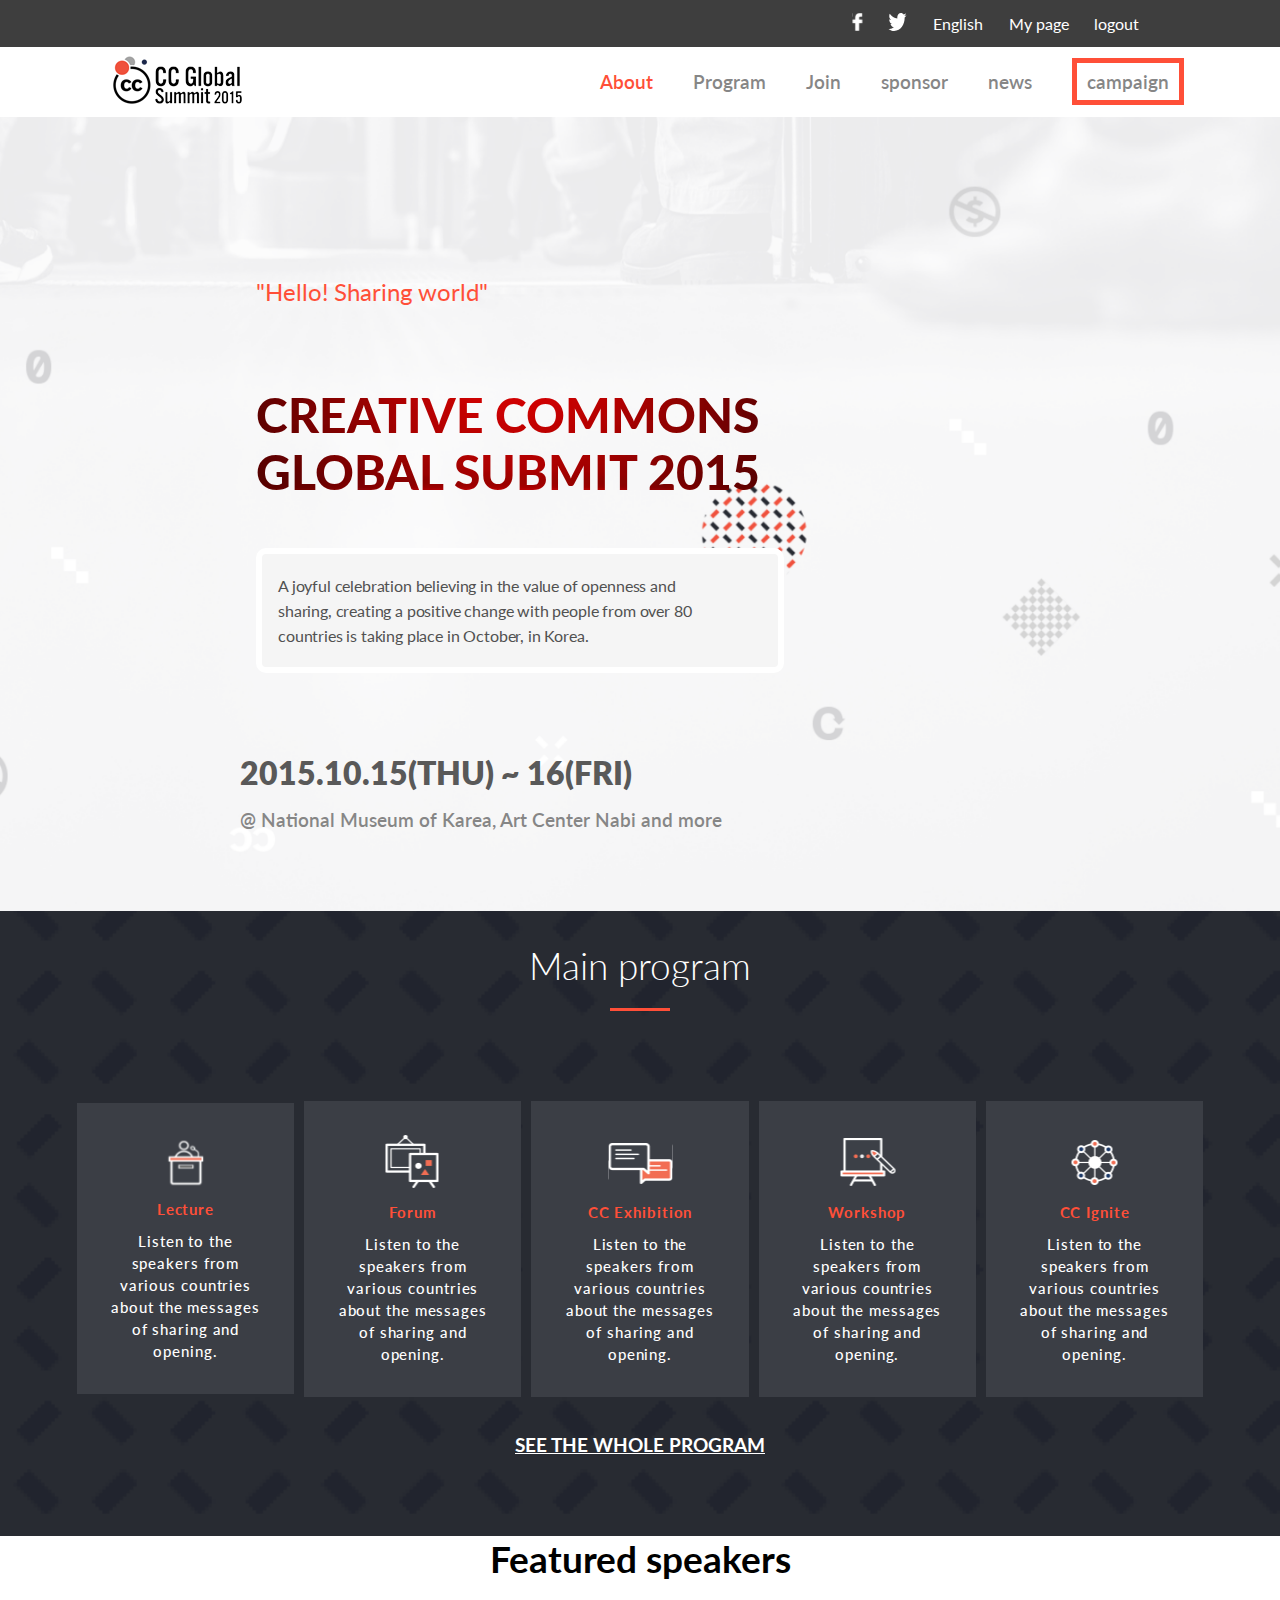
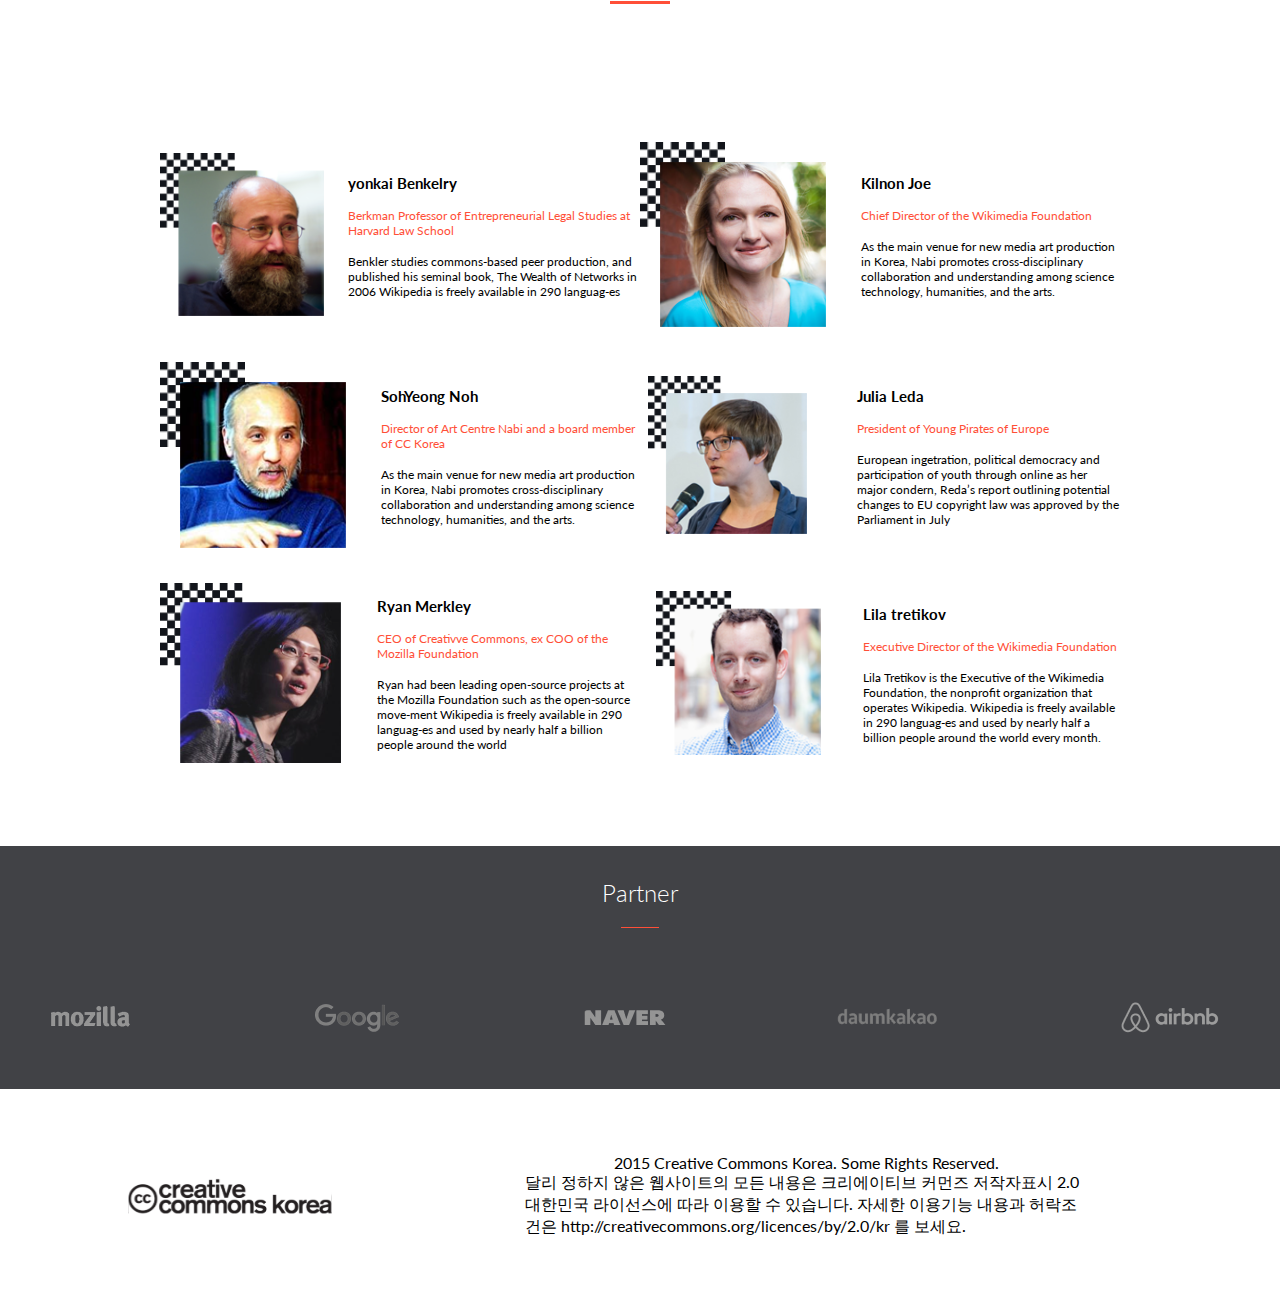
==== index.html @ f101acaa "moved index to root folder" ====
<!DOCTYPE html>
<html lang="en">
<head>
    <meta charset="UTF-8">
    <meta http-equiv="X-UA-Compatible" content="IE=edge">
    <meta name="viewport" content="width=device-width, initial-scale=1.0">
    <title>capstone project</title>
    <link rel="preconnect" href="https://fonts.googleapis.com">
    <link rel="preconnect" href="https://fonts.gstatic.com" crossorigin>
    <link
        href="https://fonts.googleapis.com/css2?family=Lato:ital,wght@0,100;0,300;0,400;0,700;0,900;1,400&family=Poppins:wght@300;400;700&display=swap"
        rel="stylesheet">
    <link rel="stylesheet" href="https://cdnjs.cloudflare.com/ajax/libs/font-awesome/6.4.0/css/all.min.css"
        integrity="sha512-iecdLmaskl7CVkqkXNQ/ZH/XLlvWZOJyj7Yy7tcenmpD1ypASozpmT/E0iPtmFIB46ZmdtAc9eNBvH0H/ZpiBw=="
        crossorigin="anonymous" referrerpolicy="no-referrer" />
    <link rel="stylesheet" href="/styles/index.css" />
    <link rel="stylesheet" href="/styles/media_queries.css" />
    <script src="/js/index.js" defer></script>
</head>
<body>
    <header>
        <nav>
            <div class="side-menu">
                <div class="header">
                    <svg width="24" class="close-btn" height="24" viewBox="0 0 24 24" fill="none"
                        xmlns="http://www.w3.org/2000/svg">
                        <path fill-rule="evenodd" clip-rule="evenodd"
                            d="M5.29289 5.29289C5.68342 4.90237 6.31658 4.90237 6.70711 5.29289L12 10.5858L17.2929 5.29289C17.6834 4.90237 18.3166 4.90237 18.7071 5.29289C19.0976 5.68342 19.0976 6.31658 18.7071 6.70711L13.4142 12L18.7071 17.2929C19.0976 17.6834 19.0976 18.3166 18.7071 18.7071C18.3166 19.0976 17.6834 19.0976 17.2929 18.7071L12 13.4142L6.70711 18.7071C6.31658 19.0976 5.68342 19.0976 5.29289 18.7071C4.90237 18.3166 4.90237 17.6834 5.29289 17.2929L10.5858 12L5.29289 6.70711C4.90237 6.31658 4.90237 5.68342 5.29289 5.29289Z"
                            fill="currentColor" />
                    </svg>
                </div>
            
                <ul>
                    <li>
                        <a href="/html/about.html">About</a>
                    </li>
                    <li>
                        <a href="#program">Program</a>
                    </li>
                    <li>
                        <a href="#join">Join</a>
                    </li>
                    <li>
                        <a href="#sponsor">sponsor</a>
                    </li>
                    <li>
                        <a href="#news">news</a>
                    </li>
                    <li>
                        <a href="#cc campaign">cc campaaign</a>
                    </li>
                </ul>
            </div>

            <div class="heading none">
                <svg width="31" class="bx-menu" height="28" viewBox="0 0 31 28" fill="none" xmlns="http://www.w3.org/2000/svg"
                    xmlns:xlink="http://www.w3.org/1999/xlink">
                    <rect width="31" height="27.28" fill="url(#pattern0)" />
                    <defs>
                        <pattern id="pattern0" patternContentUnits="objectBoundingBox" width="1" height="1">
                            <use xlink:href="#image0_68_6" transform="scale(0.02 0.0227273)" />
                        </pattern>
                        <image id="image0_68_6" width="50" height="44"
                            xlink:href="[data-uri]" />
                    </defs>
                </svg>
                <div class="logo-img">
                    <img src="/images/logo.png">
                </div>
            </div>
            <div class="total-desktop-heading">
                <div class="header">
                    <ul>
                        <li><img src="/images/Rectangle.svg"></li>
                        <li><img src="/images/twitter.svg"></li>
                        <li><a>English</a></li>
                        <li><a>My page</a></li>
                        <li><a>logout</a></li>
                    </ul>
                </div>
                <div class="heading-desktop">
                    <div class="logo-img">
                        <img src="/images/logo.png">
                    </div>
                    <ul class="desktop-lists">
                        <li class="about">
                            <a href="/html/about.html">About</a>
                        </li>
                        <li>
                            <a href="#program">Program</a>
                        </li>
                        <li>
                            <a href="#join">Join</a>
                        </li>
                        <li>
                            <a href="#sponsor">sponsor</a>
                        </li>
                        <li>
                            <a href="#news">news</a>
                        </li>
                        <li class="campaign">
                            <a href="#cc campaign">campaign</a>
                        </li>
                    </ul>
                </div>
            </div>
        </nav>
    </header>
    <section class="hero">
        <div class="hero-text main-hero-txt">
            <div class="hero-headings ">
               <div class="first-part first-part-hero">
                <p>"Hello! Sharing  world"</p>
                <h1>CREATIVE COMMONS GLOBAL SUBMIT 2015</h1>
               </div>
                <p class="second-part second-part-hero ">A joyful celebration believing in the value of openness and sharing, creating a positive change with people from over 80 countries is taking place in October, in Korea.</p>
            </div>
            <div class="date">
                <h3 class="date-head">2015.10.15(THU) ~ 16(FRI)</h3>
                <p class="date-second">@ National Museum of Karea, Art Center Nabi and more</p>
            </div>
        </div>
    </section>
    <section class="main-program">
        <div class="main-program-container">
           <div class="main-heading">
            <h3>Main program</h3>
            <hr>
           </div>
           <div class="main-program-content">
            <div class="contents">
                <img src="/images/program_icon_01 1.svg">
                <h4>Lecture</h4>
                <p>Listen to the speakers from various countries about the messages of sharing and opening.</p>
            </div>
            <div class="contents">
                <img src="/images/program_icon_02 1.svg">
                <h4>Forum</h4>
                <p>Listen to the speakers from various countries about the messages of sharing and opening.</p>
            </div>
            <div class="contents">
                <img src="/images/program_icon_03 1.svg">
                <h4>CC Exhibition</h4>
                <p>Listen to the speakers from various countries about the messages of sharing and opening.</p>
            </div>
            <div class="contents">
                <img src="/images/program_icon_04 1 (1).svg">
                <h4>Workshop</h4>
                <p>Listen to the speakers from various countries about the messages of sharing and opening.</p>
            </div>
            <div class="contents">
                <img src="/images/program_icon_05 1.svg">
                <h4>CC Ignite</h4>
                <p>Listen to the speakers from various countries about the messages of sharing and opening.</p>
            </div>
            <div class="main-btn none">
                <a>Join cc global submit 2015</a>
            </div>
           </div>
        <div class="remove see-all">
            <h3>SEE THE WHOLE PROGRAM</h3>
        </div>
        </div>
    </section>
    <section class="featured">
        <div class="featured-title">
            <h3>Featured speakers</h3>
            <hr>
        </div>
        <div class="featured-container">
        </div>
        <ul class="featured-btn none">
            <li class="see-more none"><a href="#">MORE</a>
            <i class="fa fa-chevron-down"></i></li>
        </ul>
    </section>
    <section class="partner remove ">
        <div class="partner-container">
            <h3 class="partner-heading">Partner</h3>
            <hr>
        </div>
        <div class="companies">
            <img src="/images/mozilla 1.png">
            <img src="/images/googlekorea 1.png">
            <img src="/images/naver 1.png">
            <img src="/images/daumkakaologo 1.png">
            <img src="/images/airbnb 1.png">
        </div>
    </section>
    <footer>
        <div class="footer-desktop remove back-white">
            <img src="/images/cck-logo1 1.svg">
            <div class="footer-content">
                <p class="black">2015 Creative Commons Korea. Some Rights Reserved.</p>
                <p class="black">달리 정하지 않은 웹사이트의 모든 내용은 크리에이티브 커먼즈 저작자표시 2.0 대한민국 라이선스에 따라 이용할 수 있습니다.
                    자세한 이용기능 내용과 허락조건은 http://creativecommons.org/licences/by/2.0/kr 를 보세요.</p>
            </div>
        </div>
    </footer>
</body>
</html>
---- styles/index.css ----
* {
  box-sizing: border-box;
  margin: 0;
  padding: 0;
}

body {
  font-family: 'lato', sans-serif;
}

.logo-img {
  margin: 0 5rem;
}

.logo-img img {
  width: 130px;
  height: 51px;
}

.heading {
  display: flex;
  align-items: center;
  justify-content: center;
  margin: 1rem;
}

.side-menu {
  width: 100%;
  height: 0;
  overflow: hidden;
  position: fixed;
  top: 0;
  z-index: 1000;
  transition: 300ms ease-out;
}

.side-menu .header {
  display: flex;
  width: 90%;
  margin: auto;
  margin-top: 50px;
  justify-content: right;
}

.side-menu .header svg {
  cursor: pointer;
  color: #fff;
}

.close-btn {
  font-size: 300px;
}

.side-menu ul {
  width: 90%;
  margin: 90px auto;
  display: flex;
  flex-direction: column;
  align-items: center;
  justify-content: center;
  gap: 45px;
  list-style: none;
}

.featured-btn li a {
  color: black;
  text-decoration: none;
}

.side-menu ul li a {
  color: white;
  font-size: 25px;
  font-weight: bolder;
  text-decoration: none;
}

.open-side-menu {
  height: 100vh;
  background-color: rgb(62, 62, 62, 0.8);
  backdrop-filter: blur(5px);
}

.hero {
  background-image: url('/images/Frame\ 5.png');
  background-position: center;
  background-size: cover;
  background-repeat: no-repeat;
  width: 100%;
}

.hero-about {
  background-image: url('/images/Hero.png');
  background-position: center;
  background-size: cover;
  background-repeat: no-repeat;
  width: 100%;
}

.hero-text {
  padding: 6rem 1rem;
  width: 100%;
}

.first-part {
  color: #ff4f38;
}

.first-part p {
  font-size: 1.5rem;
  padding-bottom: 0.5rem;
}

.first-part h1 {
  font-size: 2rem;
  padding-bottom: 1rem;
  display: flex;
  flex-wrap: wrap;
}

.second-part {
  font-style: normal;
  font-weight: 400;
  font-size: 18px;
  line-height: 17px;
  display: flex;
  align-items: center;
  letter-spacing: -0.01em;
  color: #515151;
  border: 6px solid white;
  margin: 2rem 0;
  padding: 1rem;
  border-radius: 10px;
  width: 100%;
}

.date {
  color: #595959;
}

.main-program {
  background-image: url('/images/program.png');
  background-position: center;
  background-size: cover;
  background-repeat: no-repeat;
  width: 100%;
  color: #ffff;
}

.contents h4 {
  color: #ff4f38;
}

.main-program-content {
  display: flex;
  flex-direction: column;
  justify-content: center;
  align-items: center;
}

.contents {
  justify-content: center;
  gap: 10px;
  background-color: #3b3e45;
  font-style: normal;
  font-weight: 500;
  font-size: 15px;
  line-height: 22px;
  display: flex;
  align-items: center;
  letter-spacing: 0.06em;
  margin-bottom: 5px;
  padding: 1rem;
}

.main-program-container {
  padding-top: 2rem;
  padding-bottom: 5rem;
  padding-left: 0.8rem;
  padding-right: 0.8rem;
}

.main-heading {
  text-align: center;
  padding-bottom: 3rem;
  font-size: 2rem;
}

.main-heading h3 {
  font-family: 'lato', sans-serif;
  font-weight: 300;
}

.main-btn {
  background-color: #ff4f38;
  margin: 1.8rem;
  padding: 2rem 2.2rem;
  text-align: center;
  font-weight: 700;
  font-size: 20px;
  line-height: 28px;
  display: flex;
  align-items: center;
  justify-content: center;
  letter-spacing: -0.01em;
}

.bg-white {
  background-color: #fff;
  text-align: center;
  font-family: 'Lato', sans-serif;
  font-style: normal;
  font-weight: 400;
  font-size: 18px;
  line-height: 25px;
  display: flex;
  align-items: center;
  letter-spacing: -0.06em;
  padding: 3rem 2rem;
  color: #000;
}

.pd-none {
  padding: 0;
}

.txt-center {
  text-align: center;
}

hr {
  width: 60px;
  height: 3px;
  background-color: #ff4f38;
  border: none;
  margin: 20px auto 10px auto;
}

.horizontal hr {
  width: 18%;
  height: 1px;
  background-color: #3b3e45;
  margin-top: 0;
}

.last-txt {
  padding: 2.5rem;
  padding-top: 0;
}

.creative h3 {
  text-align: center;
  padding: 2rem 5rem;
}

.creative p {
  text-align: center;
  padding: 1.2rem;
}

.logo-div {
  width: 100%;
}

.logo-div img {
  width: 100%;
  padding: 2rem 0;
}

.past-heading {
  text-align: center;
  padding: 2rem;
}

.past-img {
  display: flex;
  flex-direction: column;
  align-items: center;
  justify-content: center;
  padding: 20px;
}

.past-img img {
  padding-bottom: 20px;
}

.partner {
  background-color: #414246;
  color: white;
  text-align: center;
  padding: 2rem 0;
}

.partner-heading {
  font-size: 1.5rem;
  font-weight: 300;
}

.companies {
  display: flex;
  align-items: center;
  justify-content: space-between;
  flex-wrap: wrap;
  padding: 3rem;
}

.pd-1 {
  padding: 0 4rem;
}

.footer {
  display: flex;
  padding: 2rem 0.8rem;
}

.footer img {
  padding-right: 1.2rem;
}

.total-desktop-heading {
  display: none;
}

.remove {
  display: none;
}

.featured-container {
  margin: 2rem;
  display: flex;
  flex-direction: column;
  align-items: center;
  justify-content: center;
}

.featured-title {
  font-size: 2rem;
  font-weight: 400;
  text-align: center;
  padding: 1rem 2rem;
}

.speaker-container {
  display: flex;
  flex-direction: row;
  align-items: center;
  justify-content: center;
  padding-top: 2rem;
}

.speakers-text {
  display: flex;
  flex-direction: column;
  padding-left: 3rem;
  font-size: 12px;
}

.speaker-img {
  border: none;
  width: 100%;
}

.speaker-img img {
  background: white;
  width: 140%;
}

.speaker-name {
  font-size: 15px;
  margin-bottom: 0;
}

.speaker-post {
  font-size: 11px;
  padding-bottom: 0;
}

.post {
  padding: 1rem 0;
  color: #ff4f38;
}

.featured-btn li {
  list-style: none;
  text-decoration: none;
  color: #ff4f38;
  background-color: white;
  border: 1px solid #dcdcdc;
  filter: drop-shadow(2px 2px 4px rgba(0, 0, 0, 0.25));
  border-radius: 4px;
  padding: 10px;
  width: 100%;
  text-align: center;
  margin-bottom: 2rem;
}

.speaker-container:not(.card1):not(.card2) {
  display: none;
}

.date-second {
  color: #868686;
  font-size: 0.9rem;
}

.second-part-hero {
  font-style: normal;
  font-weight: 400;
  font-size: 1rem;
  line-height: 17px;
  padding: 1rem;
  background-color: whitesmoke;
}

.first-part-hero h1 {
  padding-top: 0;
  font-size: 3rem;
  font-weight: 900;
  background: url('/images/glowy.jpg') center/cover;
  -webkit-text-fill-color: transparent;
  -webkit-background-clip: text;
}

.creative-heading hr {
  margin-top: -20px;
}

.partner-container hr {
  width: 8%;
  height: 1px;
}
---- styles/media_queries.css ----
* {
  padding: 0;
  margin: 0;
}

@media only screen and (min-width: 768px) {
  .none {
    display: none;
  }

  .remove {
    display: block;
  }

  .total-desktop-heading {
    display: block;
  }

  .heading-desktop {
    display: flex;
    align-items: center;
    justify-content: space-between;
    padding: 0.5rem 2rem;
  }

  .desktop-lists {
    display: flex;
    list-style: none;
    align-items: center;
    justify-content: space-between;
    padding-right: 4rem;
    flex-wrap: wrap;
  }

  .desktop-lists li a {
    text-decoration: none;
    font-size: 1.2rem;
    font-style: normal;
    font-weight: 600;
    line-height: 17px;
    display: flex;
    align-items: center;
    color: #868686;
    padding-right: 2.5rem;
  }

  .header ul li a {
    text-decoration: none;
    color: white;
  }

  .heading-desktop .about a {
    color: #ff4f38;
  }

  .heading-desktop .campaign a {
    border: 5px solid #ff4f38;
    padding: 10px;
  }

  .header {
    background-color: #3e3e3e;
    width: 100%;
  }

  .header ul {
    display: flex;
    justify-content: flex-end;
    align-items: center;
    list-style: none;
    padding-right: 8rem;
    flex-wrap: wrap;
  }

  .header ul li {
    padding: 0.8rem;
  }

  .first-part h1 {
    padding-top: 5rem;
  }

  .first-part-about {
    text-align: center;
    display: flex;
    flex-direction: column;
    align-items: center;
    justify-content: center;
    padding: 0.5rem;
  }

  .bg-white {
    margin: 0 20rem;
  }

  .second-part-about {
    background-color: white;
    padding: 2rem;
    display: flex;
    align-items: center;
    justify-content: center;
    flex-direction: column;
    text-align: center;
    border-radius: 0;
  }

  .creative {
    margin: 2rem 18rem;
  }

  .creative h3 {
    font-size: 2rem;
    font-weight: 500;
  }

  .creative img {
    padding: 0 5rem;
  }

  .past-img {
    display: flex;
    flex-direction: row;
    align-items: center;
    justify-content: center;
    padding: 20px;
    padding: 0 10rem;
    margin-bottom: 2rem;
  }

  .past-img img {
    padding: 1rem;
    width: 100%;
  }

  .footer-desktop {
    display: flex;
    background-color: #3e3e3e;
    color: white;
    align-items: center;
    justify-content: center;
    padding: 4rem;
  }

  .footer-content {
    display: flex;
    flex-direction: column;
    align-items: center;
    justify-content: center;
    margin: 0 8rem;
  }

  .footer-desktop img {
    align-self: center;
    width: 60%;
    padding: 0 4rem;
  }

  .featured-container {
    display: grid;
    grid-template-columns: 1fr 1fr;
    place-items: center;
    margin: 5rem 10rem;
  }

  .speaker-container {
    display: flex;
    align-items: center;
    justify-content: center;
  }

  .speakers-text {
    padding-left: 1rem;
  }

  .card1 .speakers-text {
    margin-left: 0.5rem;
  }

  .card2 .speakers-text {
    margin-left: 4.5rem;
  }

  .card3 .speakers-text {
    margin-left: 4.5rem;
  }

  .card4 {
    margin-left: 0.5rem;
  }

  .card4 .speakers-text {
    margin-left: 5rem;
  }

  .card5 .speakers-text {
    margin-left: 5.5rem;
  }

  .card5 img {
    width: 160%;
  }

  .card6 .speakers-text {
    margin-left: 6.5rem;
  }

  .card6 img {
    width: 160%;
    margin-left: 1rem;
  }

  .contents {
    flex-direction: column;
    align-items: center;
    justify-content: center;
    text-align: center;
    padding: 2rem;
  }

  .main-program-content {
    flex-direction: row;
    gap: 10px;
    margin: 2rem 4rem;
  }

  .back-white {
    background-color: white;
  }

  .black {
    color: black;
  }

  .main-hero-txt {
    padding-top: 2rem;
    padding-bottom: 2rem;
    padding-left: 15rem;
    padding-right: 32rem;
    display: flex;
    flex-direction: column;
  }

  .second-part-hero {
    background-color: whitesmoke;
    padding-right: 5rem;
    padding-top: 1.2rem;
    padding-bottom: 1.2rem;
    line-height: 25px;
    margin-bottom: 5rem;
    margin-left: 1rem;
  }

  .hero-headings-about {
    margin: 0 25rem;
  }

  .first-part-hero {
    padding-top: 8rem;
    margin-left: 1rem;
  }

  .first-part-hero p {
    padding-bottom: 0;
  }

  .date-head {
    font-size: 2rem;
    font-weight: 800;
    padding-bottom: 1rem;
  }

  .date-second {
    padding-bottom: 3rem;
    font-weight: 600;
    font-size: 1.2rem;
  }

  .speaker-container:not(.card1):not(.card2) {
    display: flex;
  }

  .companies {
    padding-left: 3rem;
    padding-right: 3rem;
    padding-top: 4rem;
    padding-bottom: 1.5rem;
  }

  .partner-container hr {
    width: 3%;
  }

  .see-all {
    text-align: center;
    text-decoration: underline;
  }

  .featured-title {
    padding-top: 0;
    margin-top: 0;
  }

  .card1 .speaker-img img {
    width: 100%;
  }
}
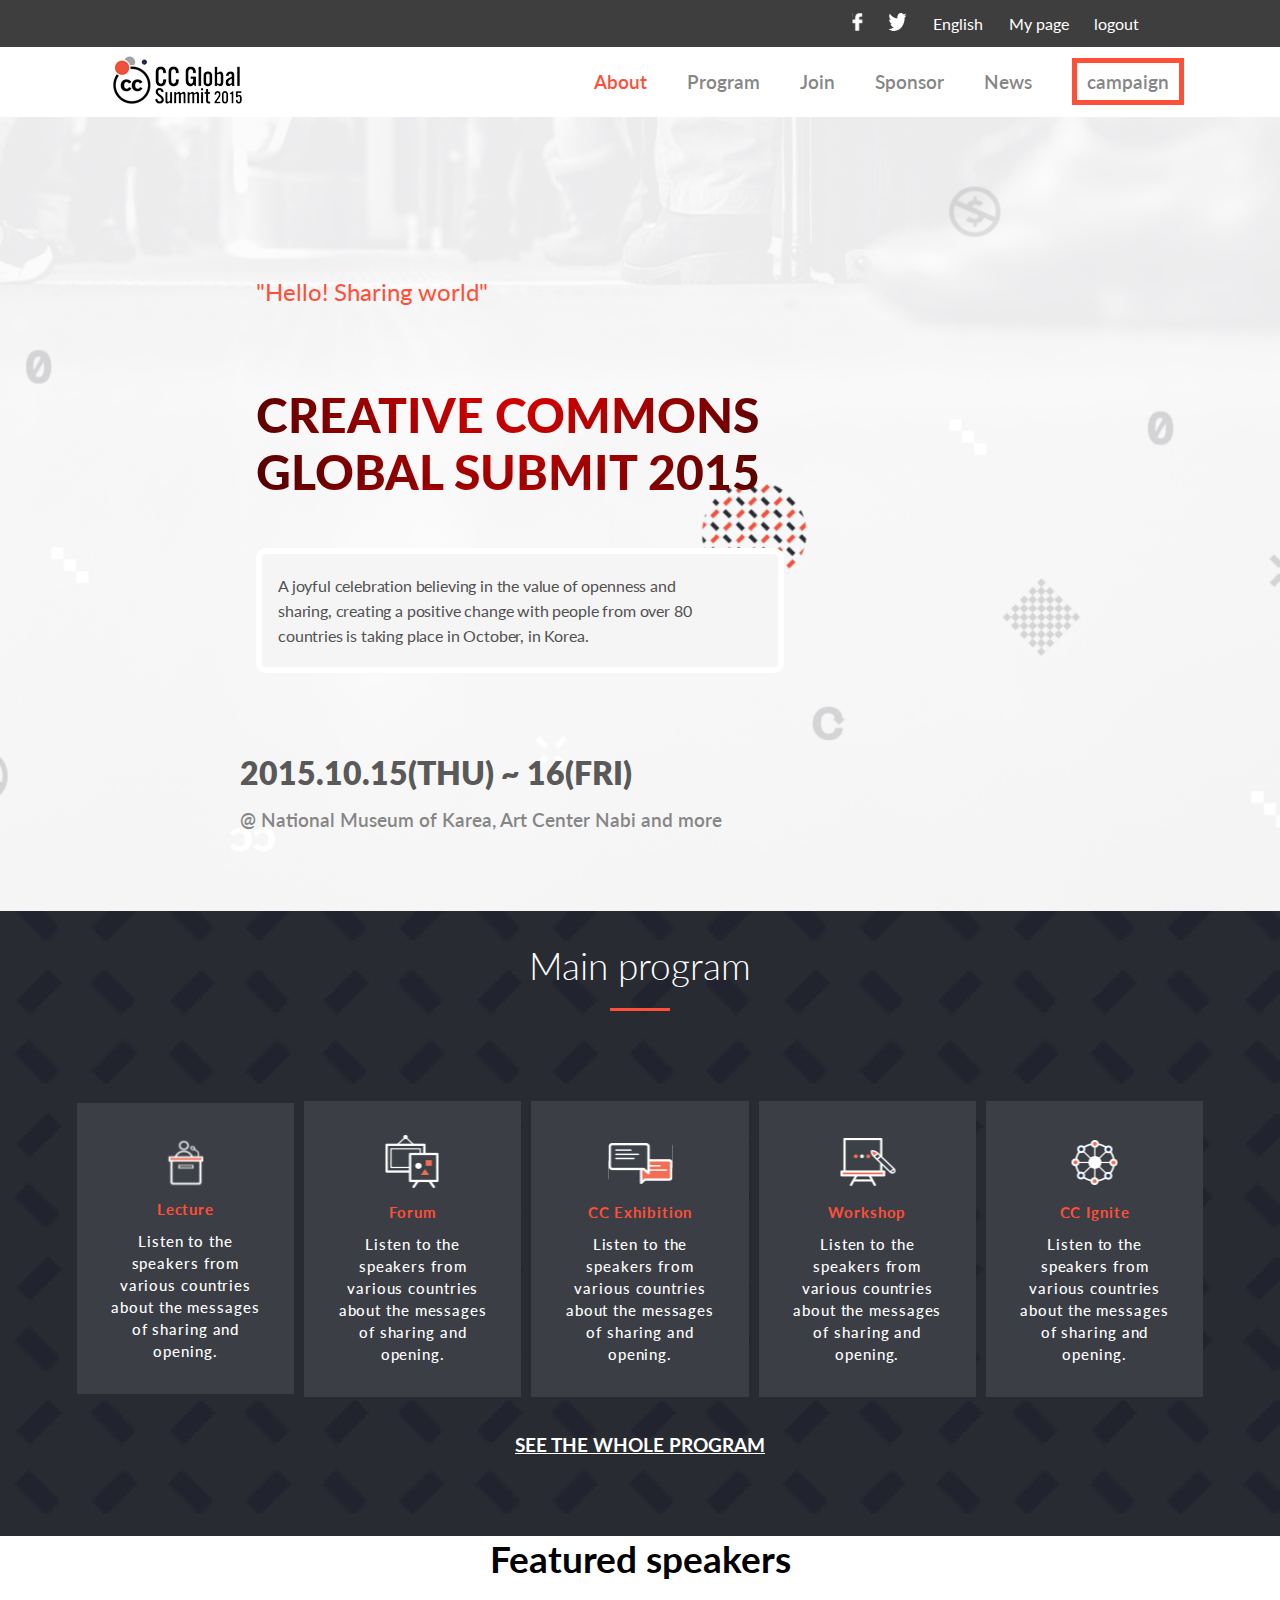
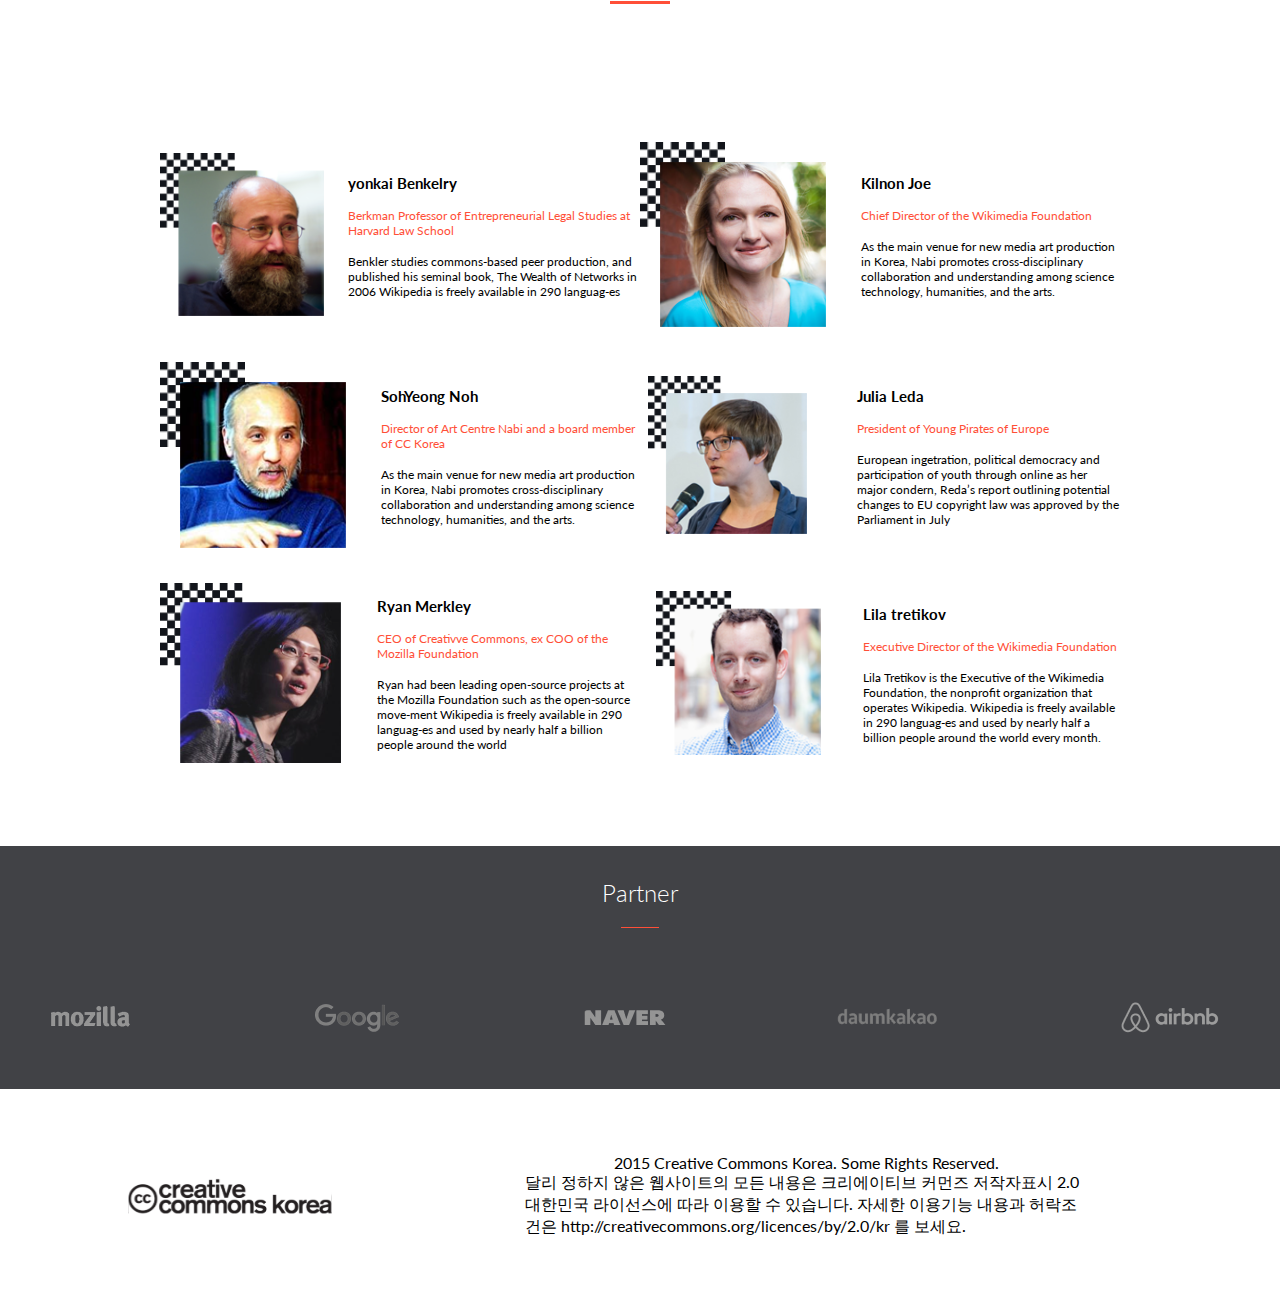
==== commit 01eeb54c: "made changes" ====
--- a/index.html
+++ b/index.html
@@ -93,10 +93,10 @@
                             <a href="#join">Join</a>
                         </li>
                         <li>
-                            <a href="#sponsor">sponsor</a>
-                        </li>
-                        <li>
-                            <a href="#news">news</a>
+                            <a href="#sponsor">Sponsor</a>
+                        </li>
+                        <li>
+                            <a href="#news">News</a>
                         </li>
                         <li class="campaign">
                             <a href="#cc campaign">campaign</a>
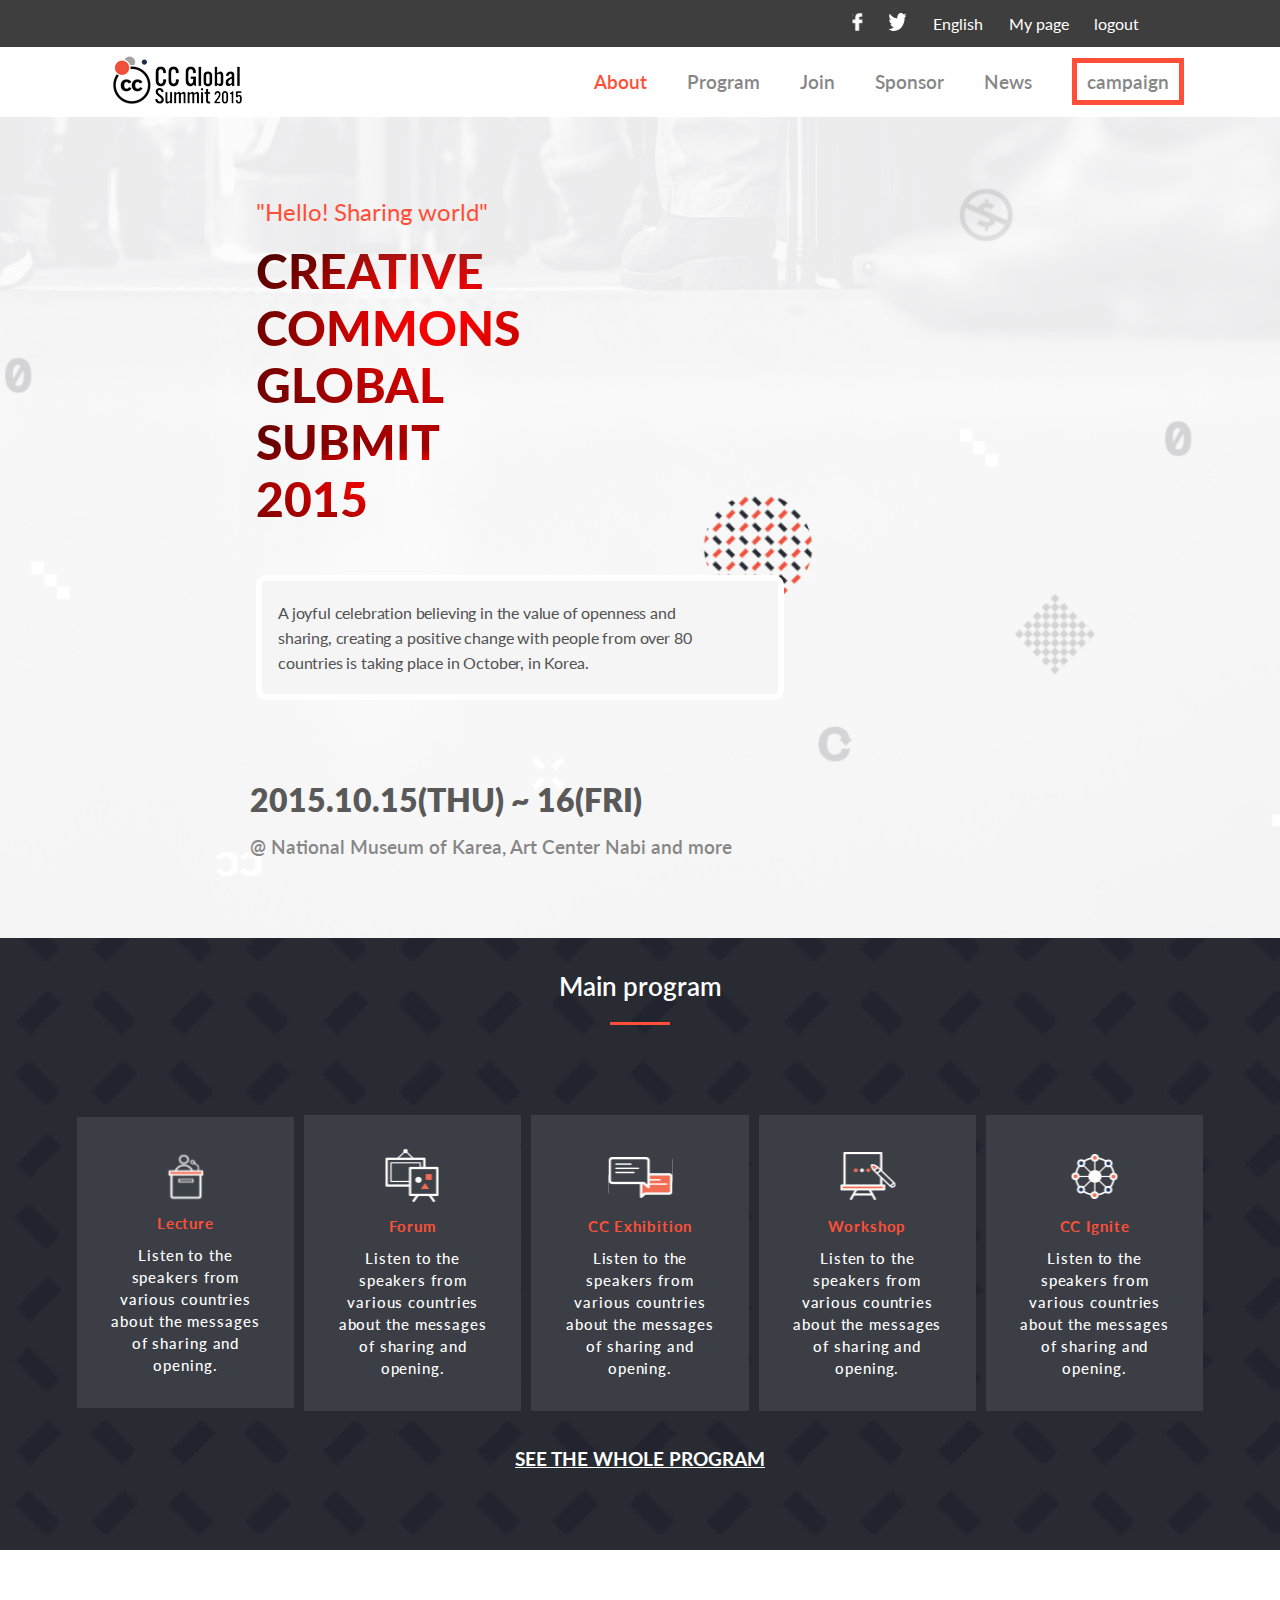
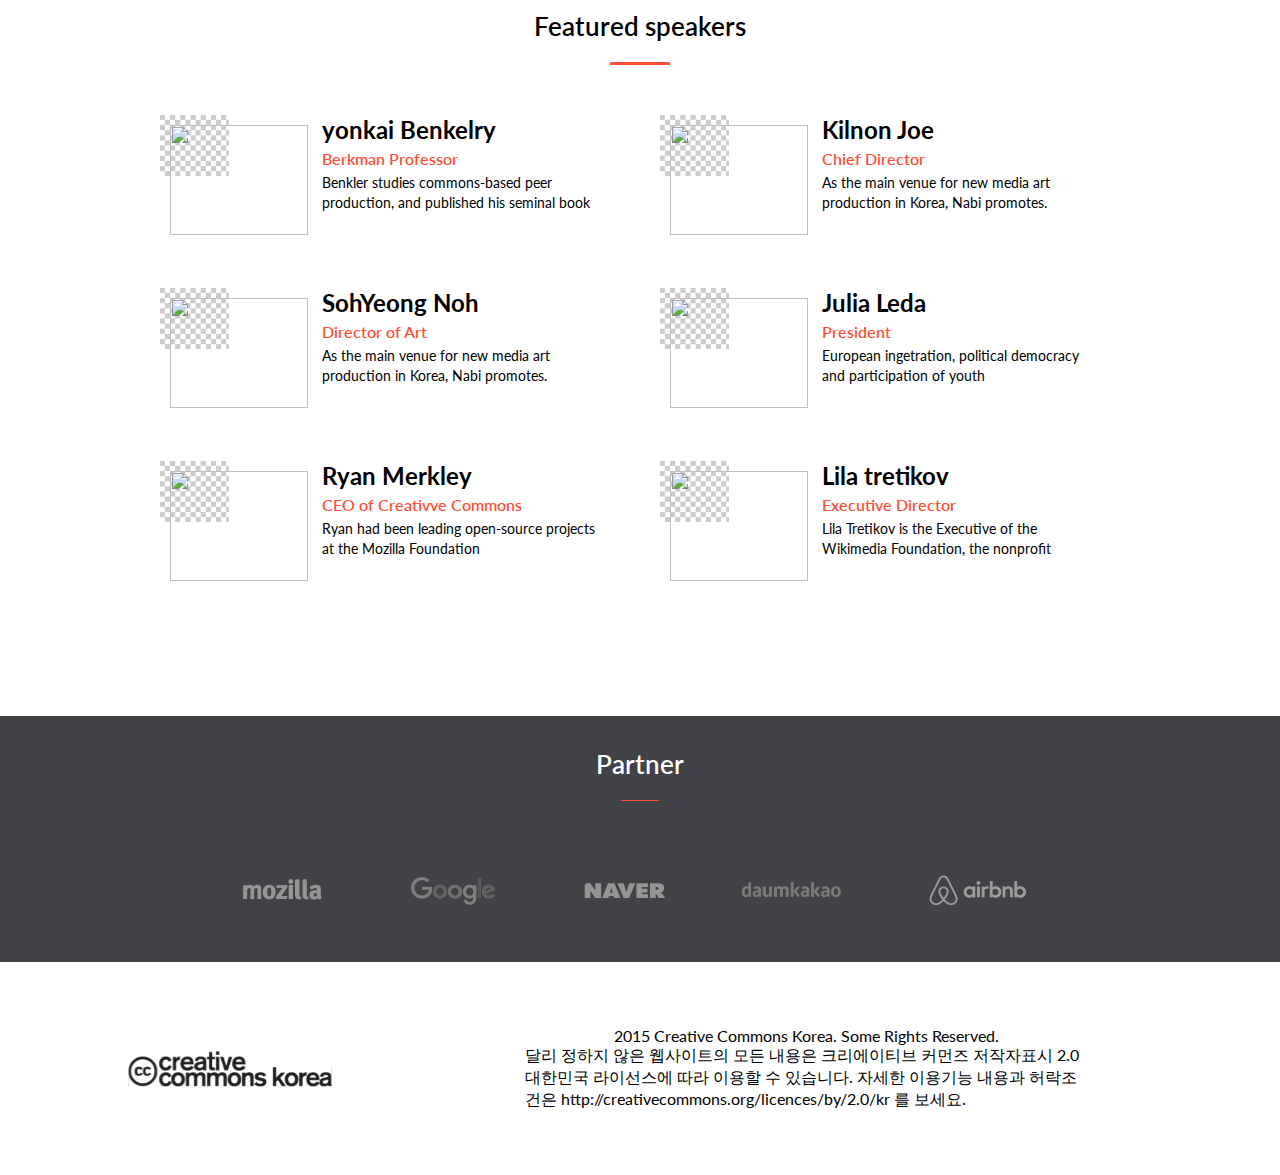
==== commit fa206b4b: "made changes" ====
--- a/index.html
+++ b/index.html
@@ -13,9 +13,9 @@
     <link rel="stylesheet" href="https://cdnjs.cloudflare.com/ajax/libs/font-awesome/6.4.0/css/all.min.css"
         integrity="sha512-iecdLmaskl7CVkqkXNQ/ZH/XLlvWZOJyj7Yy7tcenmpD1ypASozpmT/E0iPtmFIB46ZmdtAc9eNBvH0H/ZpiBw=="
         crossorigin="anonymous" referrerpolicy="no-referrer" />
-    <link rel="stylesheet" href="/styles/index.css" />
-    <link rel="stylesheet" href="/styles/media_queries.css" />
-    <script src="/js/index.js" defer></script>
+    <link rel="stylesheet" href="./styles/index.css" />
+    <link rel="stylesheet" href="./styles/media_queries.css" />
+    <script src="../js/index.js" defer></script>
 </head>
 <body>
     <header>
@@ -32,7 +32,7 @@
             
                 <ul>
                     <li>
-                        <a href="/html/about.html">About</a>
+                        <a href="./html/about.html">About</a>
                     </li>
                     <li>
                         <a href="#program">Program</a>
@@ -65,14 +65,14 @@
                     </defs>
                 </svg>
                 <div class="logo-img">
-                    <img src="/images/logo.png">
+                    <img src="./images/logo.png">
                 </div>
             </div>
             <div class="total-desktop-heading">
                 <div class="header">
                     <ul>
-                        <li><img src="/images/Rectangle.svg"></li>
-                        <li><img src="/images/twitter.svg"></li>
+                        <li><img src="./images/Rectangle.svg"></li>
+                        <li><img src="./images/twitter.svg"></li>
                         <li><a>English</a></li>
                         <li><a>My page</a></li>
                         <li><a>logout</a></li>
@@ -80,11 +80,11 @@
                 </div>
                 <div class="heading-desktop">
                     <div class="logo-img">
-                        <img src="/images/logo.png">
+                        <img src="./images/logo.png">
                     </div>
                     <ul class="desktop-lists">
                         <li class="about">
-                            <a href="/html/about.html">About</a>
+                            <a href="./html/about.html">About</a>
                         </li>
                         <li>
                             <a href="#program">Program</a>
@@ -111,7 +111,7 @@
             <div class="hero-headings ">
                <div class="first-part first-part-hero">
                 <p>"Hello! Sharing  world"</p>
-                <h1>CREATIVE COMMONS GLOBAL SUBMIT 2015</h1>
+                <h1>CREATIVE COMMONS GLOBAL SUBMIT <br>2015</h1>
                </div>
                 <p class="second-part second-part-hero ">A joyful celebration believing in the value of openness and sharing, creating a positive change with people from over 80 countries is taking place in October, in Korea.</p>
             </div>
@@ -129,27 +129,27 @@
            </div>
            <div class="main-program-content">
             <div class="contents">
-                <img src="/images/program_icon_01 1.svg">
+                <img src="./images/program_icon_01 1.svg">
                 <h4>Lecture</h4>
                 <p>Listen to the speakers from various countries about the messages of sharing and opening.</p>
             </div>
             <div class="contents">
-                <img src="/images/program_icon_02 1.svg">
+                <img src="./images/program_icon_02 1.svg">
                 <h4>Forum</h4>
                 <p>Listen to the speakers from various countries about the messages of sharing and opening.</p>
             </div>
             <div class="contents">
-                <img src="/images/program_icon_03 1.svg">
+                <img src="./images/program_icon_03 1.svg">
                 <h4>CC Exhibition</h4>
                 <p>Listen to the speakers from various countries about the messages of sharing and opening.</p>
             </div>
             <div class="contents">
-                <img src="/images/program_icon_04 1 (1).svg">
+                <img src="./images/program_icon_04 1 (1).svg">
                 <h4>Workshop</h4>
                 <p>Listen to the speakers from various countries about the messages of sharing and opening.</p>
             </div>
             <div class="contents">
-                <img src="/images/program_icon_05 1.svg">
+                <img src="./images/program_icon_05 1.svg">
                 <h4>CC Ignite</h4>
                 <p>Listen to the speakers from various countries about the messages of sharing and opening.</p>
             </div>
@@ -167,7 +167,7 @@
             <h3>Featured speakers</h3>
             <hr>
         </div>
-        <div class="featured-container">
+        <div class="featured-container" id="speakers">
         </div>
         <ul class="featured-btn none">
             <li class="see-more none"><a href="#">MORE</a>
@@ -180,16 +180,16 @@
             <hr>
         </div>
         <div class="companies">
-            <img src="/images/mozilla 1.png">
-            <img src="/images/googlekorea 1.png">
-            <img src="/images/naver 1.png">
-            <img src="/images/daumkakaologo 1.png">
-            <img src="/images/airbnb 1.png">
+            <img src="./images/mozilla 1.png">
+            <img src="./images/googlekorea 1.png">
+            <img src="./images/naver 1.png">
+            <img src="./images/daumkakaologo 1.png">
+            <img src="./images/airbnb 1.png">
         </div>
     </section>
     <footer>
         <div class="footer-desktop remove back-white">
-            <img src="/images/cck-logo1 1.svg">
+            <img src="./images/cck-logo1 1.svg">
             <div class="footer-content">
                 <p class="black">2015 Creative Commons Korea. Some Rights Reserved.</p>
                 <p class="black">달리 정하지 않은 웹사이트의 모든 내용은 크리에이티브 커먼즈 저작자표시 2.0 대한민국 라이선스에 따라 이용할 수 있습니다.
--- a/styles/index.css
+++ b/styles/index.css
@@ -81,7 +81,7 @@
 }
 
 .hero {
-  background-image: url('/images/Frame\ 5.png');
+  background-image: url('../images/Frame\ 5.png');
   background-position: center;
   background-size: cover;
   background-repeat: no-repeat;
@@ -89,7 +89,7 @@
 }
 
 .hero-about {
-  background-image: url('/images/Hero.png');
+  background-image: url('../images/Hero.png');
   background-position: center;
   background-size: cover;
   background-repeat: no-repeat;
@@ -135,10 +135,11 @@
 
 .date {
   color: #595959;
+  margin-left: 0.6em;
 }
 
 .main-program {
-  background-image: url('/images/program.png');
+  background-image: url('../images/program.png');
   background-position: center;
   background-size: cover;
   background-repeat: no-repeat;
@@ -182,12 +183,11 @@
 .main-heading {
   text-align: center;
   padding-bottom: 3rem;
-  font-size: 2rem;
 }
 
 .main-heading h3 {
-  font-family: 'lato', sans-serif;
-  font-weight: 300;
+  font-size: 26px;
+  font-weight: 550;
 }
 
 .main-btn {
@@ -291,15 +291,14 @@
 }
 
 .partner-heading {
-  font-size: 1.5rem;
-  font-weight: 300;
+  font-size: 26px;
+  font-weight: 550;
 }
 
 .companies {
   display: flex;
   align-items: center;
   justify-content: space-between;
-  flex-wrap: wrap;
   padding: 3rem;
 }
 
@@ -322,61 +321,6 @@
 
 .remove {
   display: none;
-}
-
-.featured-container {
-  margin: 2rem;
-  display: flex;
-  flex-direction: column;
-  align-items: center;
-  justify-content: center;
-}
-
-.featured-title {
-  font-size: 2rem;
-  font-weight: 400;
-  text-align: center;
-  padding: 1rem 2rem;
-}
-
-.speaker-container {
-  display: flex;
-  flex-direction: row;
-  align-items: center;
-  justify-content: center;
-  padding-top: 2rem;
-}
-
-.speakers-text {
-  display: flex;
-  flex-direction: column;
-  padding-left: 3rem;
-  font-size: 12px;
-}
-
-.speaker-img {
-  border: none;
-  width: 100%;
-}
-
-.speaker-img img {
-  background: white;
-  width: 140%;
-}
-
-.speaker-name {
-  font-size: 15px;
-  margin-bottom: 0;
-}
-
-.speaker-post {
-  font-size: 11px;
-  padding-bottom: 0;
-}
-
-.post {
-  padding: 1rem 0;
-  color: #ff4f38;
 }
 
 .featured-btn li {
@@ -393,7 +337,130 @@
   margin-bottom: 2rem;
 }
 
-.speaker-container:not(.card1):not(.card2) {
+.featured {
+  padding: 40px 10px;
+}
+
+.featured-title {
+  text-align: center;
+}
+
+.featured-title h3 {
+  font-size: 26px;
+  font-weight: 550;
+}
+
+.featured-container {
+  padding: 40px 0;
+}
+
+.speakerContainer {
+  display: grid;
+  grid-template-columns: 1fr;
+  gap: 40px;
+}
+
+.speakerCard {
+  display: flex;
+  gap: 1.5em;
+}
+
+.speaker-photo {
+  position: relative;
+  width: 40%;
+}
+
+.speaker-photo img {
+  width: 100%;
+  height: 110px;
+  margin-left: 10px;
+  margin-top: 10px;
+}
+
+.speaker-photo::before {
+  content: "";
+  position: absolute;
+  top: 0;
+  left: 0;
+  width: 50%;
+  height: 50%;
+  background-image: url('../images/mosaic1.png');
+  background-repeat: no-repeat;
+  background-size: cover;
+  z-index: -1;
+}
+
+.speaker-details {
+  width: 60%;
+  display: flex;
+  flex-direction: column;
+  gap: 5px;
+}
+
+.card-container {
+  display: flex;
+  flex-direction: column;
+  justify-content: center;
+  align-items: center;
+  flex-wrap: wrap;
+  gap: 20px;
+  padding: 2rem;
+  margin-bottom: 4rem;
+}
+
+.card {
+  max-width: 500px;
+  height: 300px;
+  width: 100%;
+  position: relative;
+}
+
+.card img {
+  width: 100%;
+  height: 100%;
+  object-fit: cover;
+  position: relative;
+  z-index: 0;
+}
+
+.container {
+  color: white;
+  display: flex;
+  flex-direction: column;
+  align-items: center;
+  justify-content: center;
+  top: 0;
+  position: absolute;
+  width: 100%;
+  height: 100%;
+  background-color: rgba(255, 0, 0, 0.459);
+  z-index: 1;
+}
+
+.speaker-name {
+  font-size: 24px;
+  color: var(--main);
+}
+
+.speaker-position {
+  font-size: 16px;
+  color: #ff4f38;
+  font-weight: 550;
+}
+
+.divider {
+  border: none;
+  border-top: 1px solid rgba(128, 128, 128, 0.904);
+  margin: 5px 0;
+  width: 23px;
+}
+
+.speaker-description {
+  font-size: 14px;
+  line-height: 1.4;
+}
+
+.speakerCard:not(.card1):not(.card2) {
   display: none;
 }
 
@@ -415,9 +482,13 @@
   padding-top: 0;
   font-size: 3rem;
   font-weight: 900;
-  background: url('/images/glowy.jpg') center/cover;
+  background: url('../images/glowy.jpg') center/cover;
   -webkit-text-fill-color: transparent;
   -webkit-background-clip: text;
+}
+
+.first-part-hero h1 br {
+  display: none;
 }
 
 .creative-heading hr {
--- a/styles/media_queries.css
+++ b/styles/media_queries.css
@@ -76,8 +76,19 @@
     padding: 0.8rem;
   }
 
-  .first-part h1 {
-    padding-top: 5rem;
+  .first-part-hero {
+    padding-top: 3rem;
+    padding-left: 1rem;
+  }
+
+  .first-part-hero h1 {
+    padding-top: 0.5rem;
+    max-width: 70%;
+    font-size: 3rem;
+  }
+
+  .first-part-hero h1 br {
+    display: block;
   }
 
   .first-part-about {
@@ -87,6 +98,16 @@
     align-items: center;
     justify-content: center;
     padding: 0.5rem;
+  }
+
+  .first-part-about h1 {
+    padding-top: 5.5rem;
+    font-size: 2.5rem;
+    font-weight: 900;
+  }
+
+  .first-part-about hr {
+    margin-top: 0;
   }
 
   .bg-white {
@@ -117,19 +138,8 @@
     padding: 0 5rem;
   }
 
-  .past-img {
-    display: flex;
+  .card-container {
     flex-direction: row;
-    align-items: center;
-    justify-content: center;
-    padding: 20px;
-    padding: 0 10rem;
-    margin-bottom: 2rem;
-  }
-
-  .past-img img {
-    padding: 1rem;
-    width: 100%;
   }
 
   .footer-desktop {
@@ -155,58 +165,25 @@
     padding: 0 4rem;
   }
 
-  .featured-container {
+  .featured {
+    padding: 60px 160px;
+    margin-bottom: 2em;
+  }
+
+  .speakerContainer {
     display: grid;
-    grid-template-columns: 1fr 1fr;
-    place-items: center;
-    margin: 5rem 10rem;
-  }
-
-  .speaker-container {
-    display: flex;
-    align-items: center;
-    justify-content: center;
-  }
-
-  .speakers-text {
-    padding-left: 1rem;
-  }
-
-  .card1 .speakers-text {
-    margin-left: 0.5rem;
-  }
-
-  .card2 .speakers-text {
-    margin-left: 4.5rem;
-  }
-
-  .card3 .speakers-text {
-    margin-left: 4.5rem;
-  }
-
-  .card4 {
-    margin-left: 0.5rem;
-  }
-
-  .card4 .speakers-text {
-    margin-left: 5rem;
-  }
-
-  .card5 .speakers-text {
-    margin-left: 5.5rem;
-  }
-
-  .card5 img {
-    width: 160%;
-  }
-
-  .card6 .speakers-text {
-    margin-left: 6.5rem;
-  }
-
-  .card6 img {
-    width: 160%;
-    margin-left: 1rem;
+    grid-template-columns: repeat(2, 1fr);
+    grid-template-rows: repeat(3, 1fr);
+    gap: 50px 40px;
+  }
+
+  .speaker-photo {
+    position: relative;
+    width: 30%;
+  }
+
+  .speakerCard:not(.card1):not(.card2) {
+    display: flex;
   }
 
   .contents {
@@ -254,14 +231,14 @@
     margin: 0 25rem;
   }
 
-  .first-part-hero {
-    padding-top: 8rem;
-    margin-left: 1rem;
-  }
-
-  .first-part-hero p {
-    padding-bottom: 0;
-  }
+  /* .first-part-hero {
+        padding-top: 8rem;
+        margin-left: 1rem;
+    }
+
+    .first-part-hero p {
+        padding-bottom: 0;
+    } */
 
   .date-head {
     font-size: 2rem;
@@ -273,10 +250,6 @@
     padding-bottom: 3rem;
     font-weight: 600;
     font-size: 1.2rem;
-  }
-
-  .speaker-container:not(.card1):not(.card2) {
-    display: flex;
   }
 
   .companies {
@@ -284,6 +257,7 @@
     padding-right: 3rem;
     padding-top: 4rem;
     padding-bottom: 1.5rem;
+    margin: 0 12rem;
   }
 
   .partner-container hr {
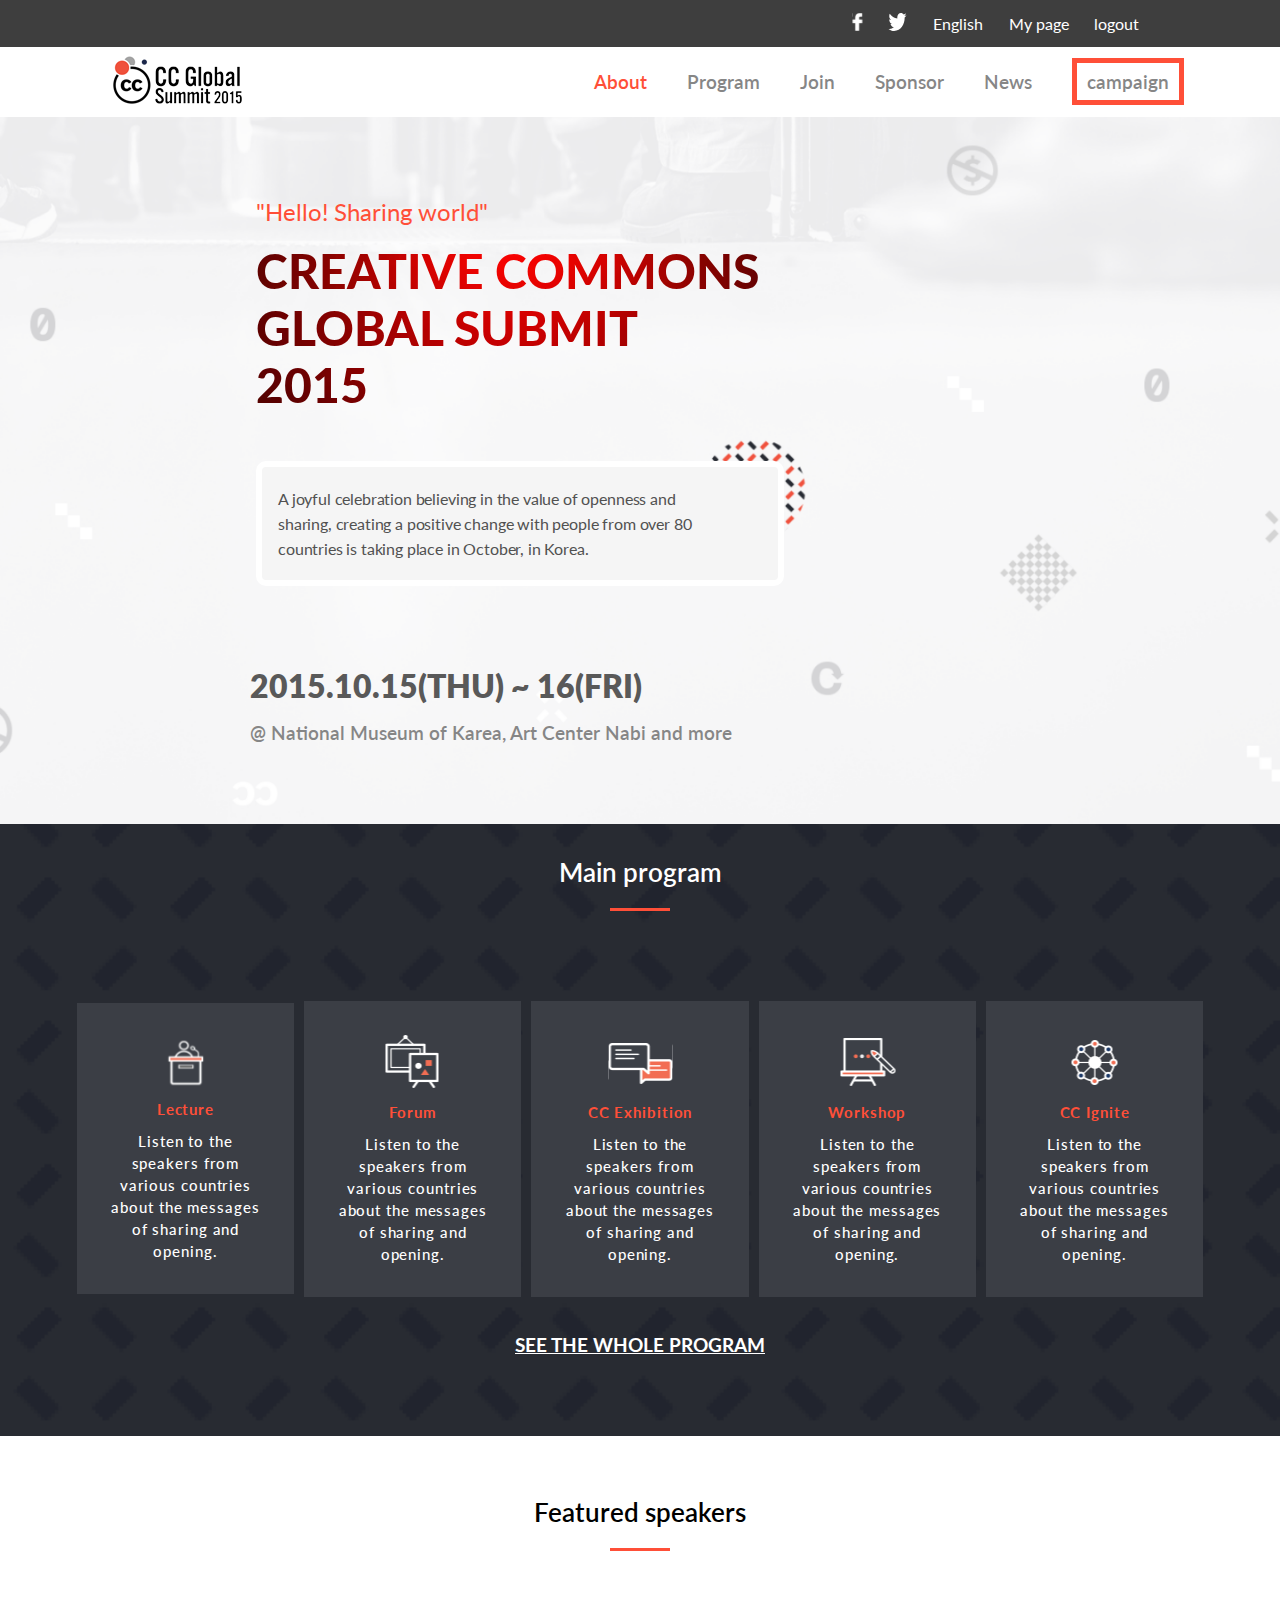
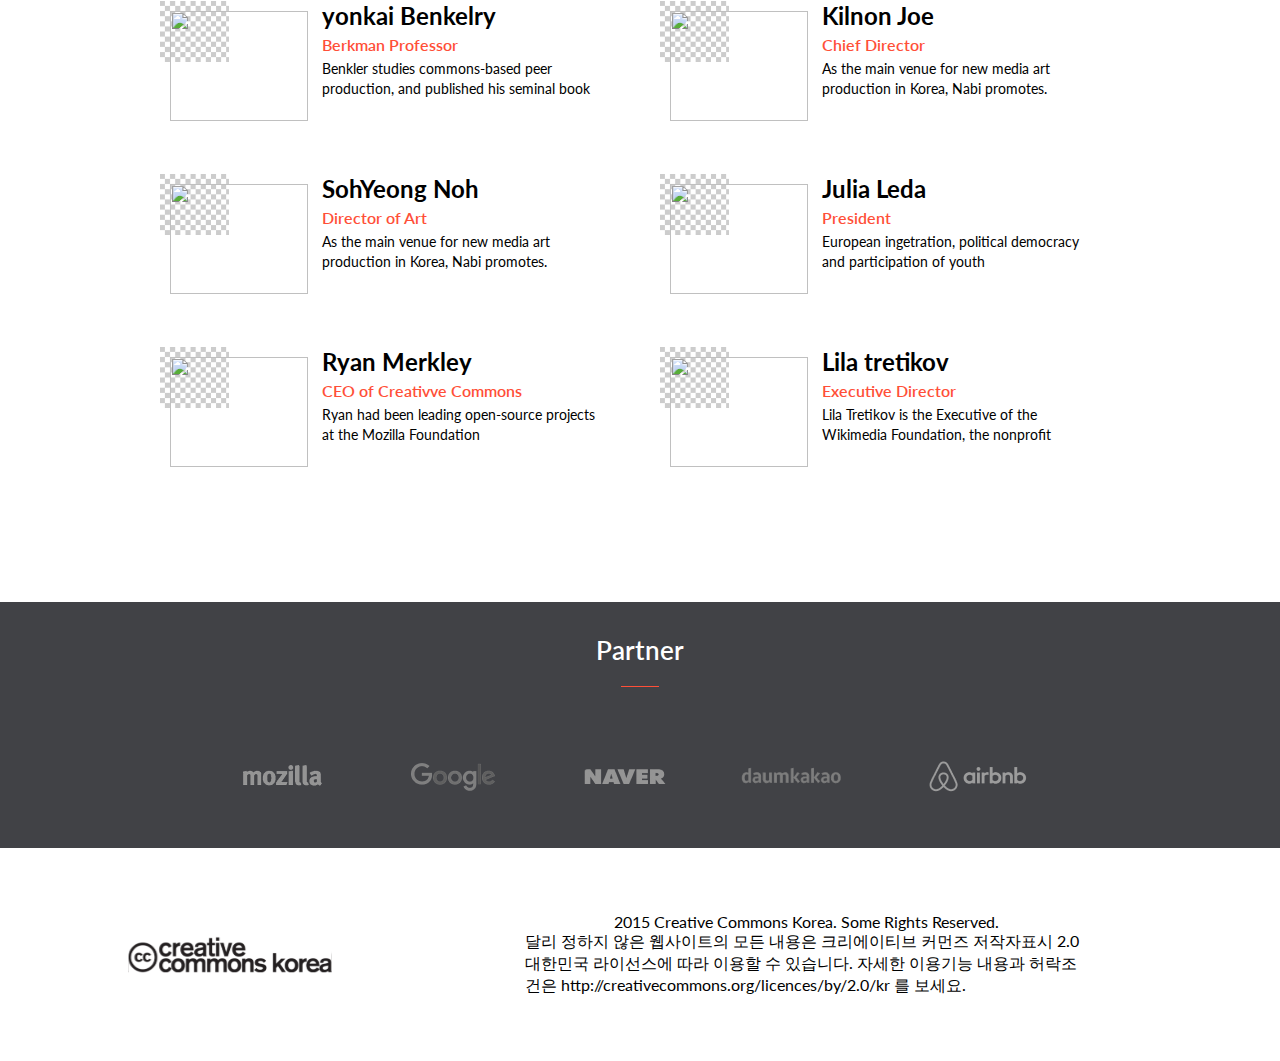
==== commit a9c20843: "made changes" ====
--- a/index.html
+++ b/index.html
@@ -15,7 +15,7 @@
         crossorigin="anonymous" referrerpolicy="no-referrer" />
     <link rel="stylesheet" href="./styles/index.css" />
     <link rel="stylesheet" href="./styles/media_queries.css" />
-    <script src="../js/index.js" defer></script>
+    <script src="./js/index.js" defer></script>
 </head>
 <body>
     <header>
--- a/styles/media_queries.css
+++ b/styles/media_queries.css
@@ -83,7 +83,7 @@
 
   .first-part-hero h1 {
     padding-top: 0.5rem;
-    max-width: 70%;
+    max-width: 100%;
     font-size: 3rem;
   }
 
@@ -231,15 +231,6 @@
     margin: 0 25rem;
   }
 
-  /* .first-part-hero {
-        padding-top: 8rem;
-        margin-left: 1rem;
-    }
-
-    .first-part-hero p {
-        padding-bottom: 0;
-    } */
-
   .date-head {
     font-size: 2rem;
     font-weight: 800;
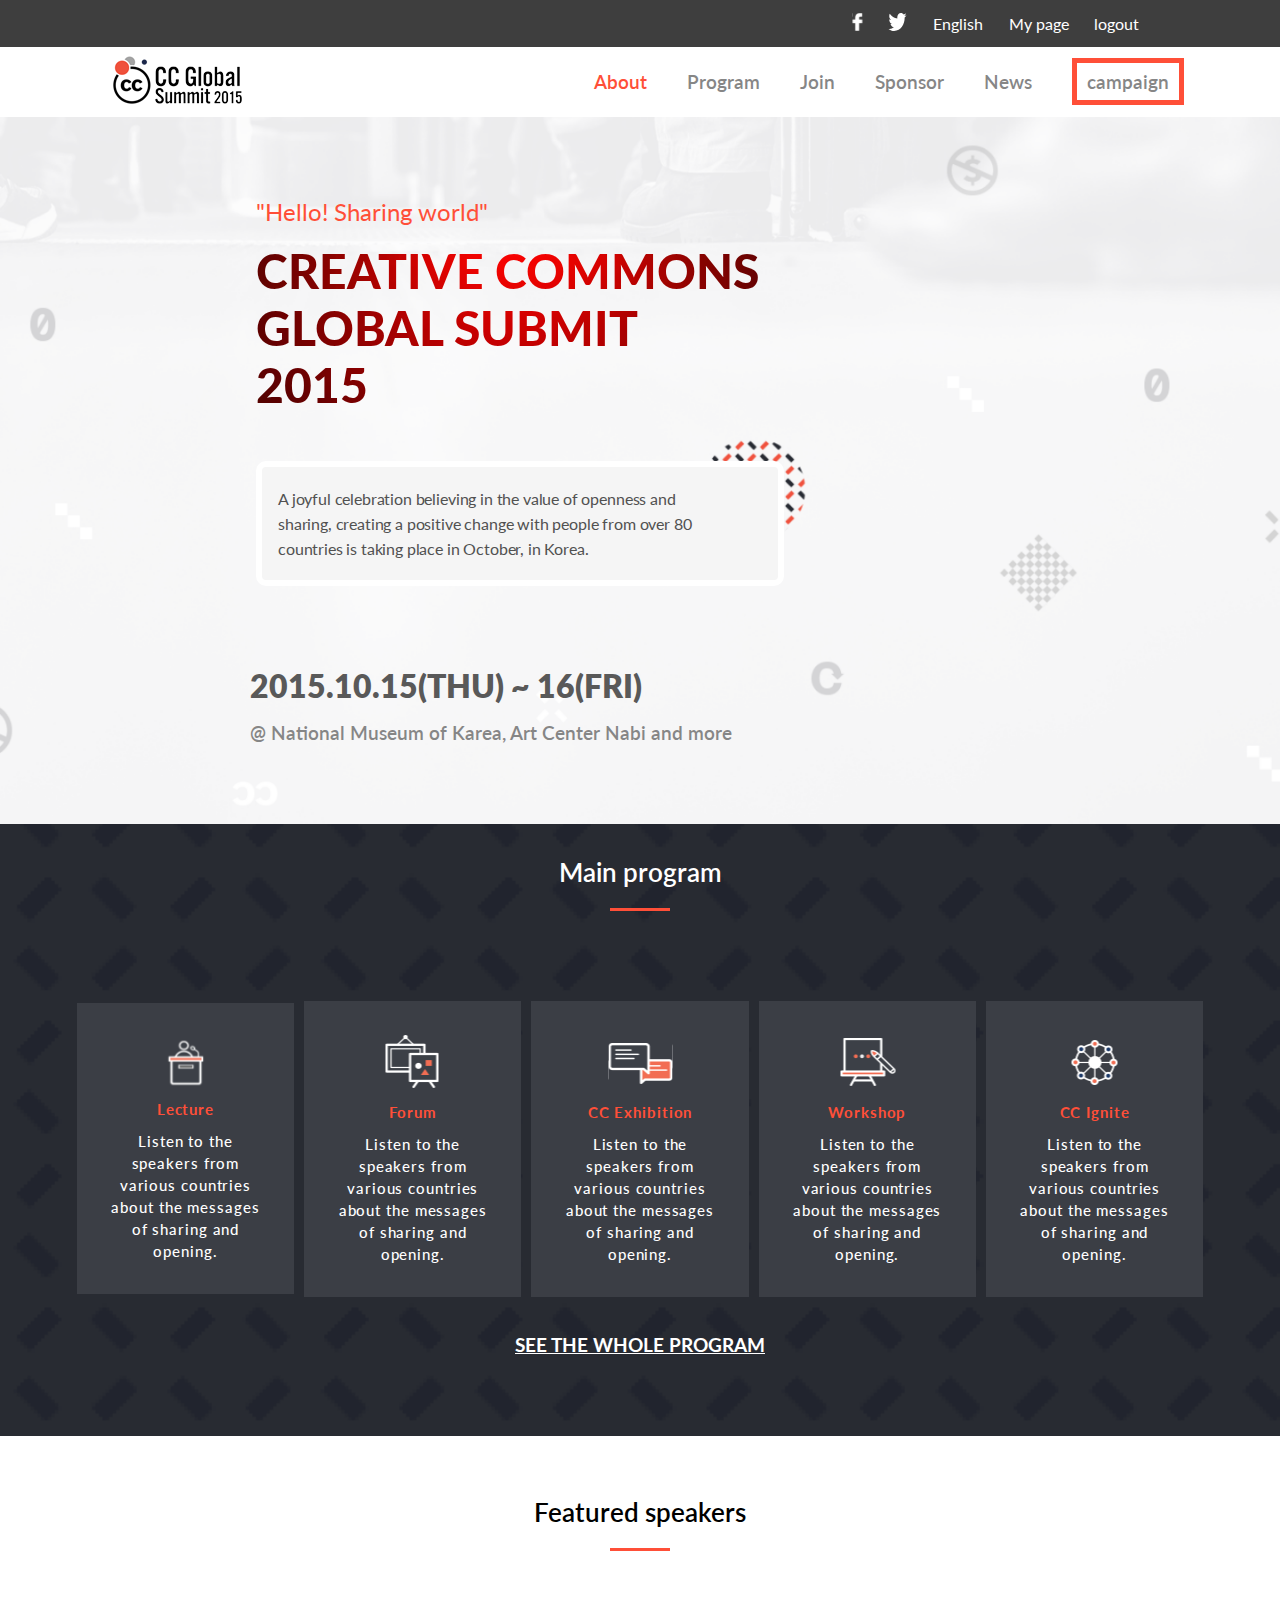
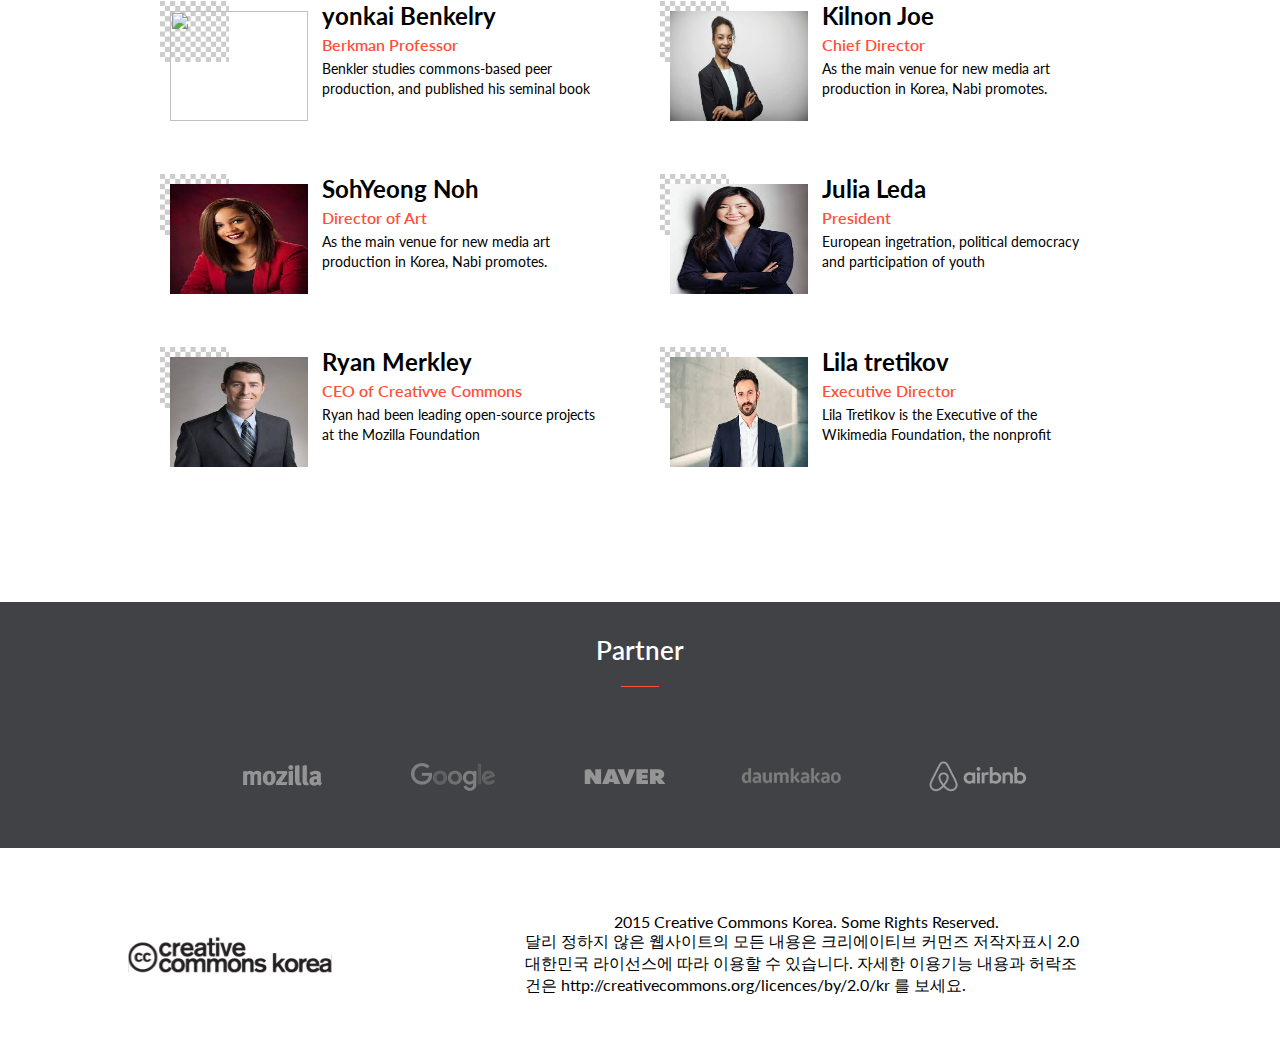
==== commit 197cab07: "made changes" ====
--- a/index.html
+++ b/index.html
@@ -1,5 +1,6 @@
 <!DOCTYPE html>
 <html lang="en">
+
 <head>
     <meta charset="UTF-8">
     <meta http-equiv="X-UA-Compatible" content="IE=edge">
@@ -17,6 +18,7 @@
     <link rel="stylesheet" href="./styles/media_queries.css" />
     <script src="./js/index.js" defer></script>
 </head>
+
 <body>
     <header>
         <nav>
@@ -29,7 +31,7 @@
                             fill="currentColor" />
                     </svg>
                 </div>
-            
+
                 <ul>
                     <li>
                         <a href="./html/about.html">About</a>
@@ -53,8 +55,8 @@
             </div>
 
             <div class="heading none">
-                <svg width="31" class="bx-menu" height="28" viewBox="0 0 31 28" fill="none" xmlns="http://www.w3.org/2000/svg"
-                    xmlns:xlink="http://www.w3.org/1999/xlink">
+                <svg width="31" class="bx-menu" height="28" viewBox="0 0 31 28" fill="none"
+                    xmlns="http://www.w3.org/2000/svg" xmlns:xlink="http://www.w3.org/1999/xlink">
                     <rect width="31" height="27.28" fill="url(#pattern0)" />
                     <defs>
                         <pattern id="pattern0" patternContentUnits="objectBoundingBox" width="1" height="1">
@@ -106,87 +108,92 @@
             </div>
         </nav>
     </header>
-    <section class="hero">
-        <div class="hero-text main-hero-txt">
-            <div class="hero-headings ">
-               <div class="first-part first-part-hero">
-                <p>"Hello! Sharing  world"</p>
-                <h1>CREATIVE COMMONS GLOBAL SUBMIT <br>2015</h1>
-               </div>
-                <p class="second-part second-part-hero ">A joyful celebration believing in the value of openness and sharing, creating a positive change with people from over 80 countries is taking place in October, in Korea.</p>
-            </div>
-            <div class="date">
-                <h3 class="date-head">2015.10.15(THU) ~ 16(FRI)</h3>
-                <p class="date-second">@ National Museum of Karea, Art Center Nabi and more</p>
-            </div>
-        </div>
-    </section>
-    <section class="main-program">
-        <div class="main-program-container">
-           <div class="main-heading">
-            <h3>Main program</h3>
-            <hr>
-           </div>
-           <div class="main-program-content">
-            <div class="contents">
-                <img src="./images/program_icon_01 1.svg">
-                <h4>Lecture</h4>
-                <p>Listen to the speakers from various countries about the messages of sharing and opening.</p>
-            </div>
-            <div class="contents">
-                <img src="./images/program_icon_02 1.svg">
-                <h4>Forum</h4>
-                <p>Listen to the speakers from various countries about the messages of sharing and opening.</p>
-            </div>
-            <div class="contents">
-                <img src="./images/program_icon_03 1.svg">
-                <h4>CC Exhibition</h4>
-                <p>Listen to the speakers from various countries about the messages of sharing and opening.</p>
-            </div>
-            <div class="contents">
-                <img src="./images/program_icon_04 1 (1).svg">
-                <h4>Workshop</h4>
-                <p>Listen to the speakers from various countries about the messages of sharing and opening.</p>
-            </div>
-            <div class="contents">
-                <img src="./images/program_icon_05 1.svg">
-                <h4>CC Ignite</h4>
-                <p>Listen to the speakers from various countries about the messages of sharing and opening.</p>
-            </div>
-            <div class="main-btn none">
-                <a>Join cc global submit 2015</a>
-            </div>
-           </div>
-        <div class="remove see-all">
-            <h3>SEE THE WHOLE PROGRAM</h3>
-        </div>
-        </div>
-    </section>
-    <section class="featured">
-        <div class="featured-title">
-            <h3>Featured speakers</h3>
-            <hr>
-        </div>
-        <div class="featured-container" id="speakers">
-        </div>
-        <ul class="featured-btn none">
-            <li class="see-more none"><a href="#">MORE</a>
-            <i class="fa fa-chevron-down"></i></li>
-        </ul>
-    </section>
-    <section class="partner remove ">
-        <div class="partner-container">
-            <h3 class="partner-heading">Partner</h3>
-            <hr>
-        </div>
-        <div class="companies">
-            <img src="./images/mozilla 1.png">
-            <img src="./images/googlekorea 1.png">
-            <img src="./images/naver 1.png">
-            <img src="./images/daumkakaologo 1.png">
-            <img src="./images/airbnb 1.png">
-        </div>
-    </section>
+    <main>
+        <section class="hero">
+            <div class="hero-text main-hero-txt">
+                <div class="hero-headings ">
+                    <div class="first-part first-part-hero">
+                        <p>"Hello! Sharing world"</p>
+                        <h1>CREATIVE COMMONS GLOBAL SUBMIT <br>2015</h1>
+                    </div>
+                    <p class="second-part second-part-hero ">A joyful celebration believing in the value of openness and
+                        sharing, creating a positive change with people from over 80 countries is taking place in
+                        October, in Korea.</p>
+                </div>
+                <div class="date">
+                    <h3 class="date-head">2015.10.15(THU) ~ 16(FRI)</h3>
+                    <p class="date-second">@ National Museum of Karea, Art Center Nabi and more</p>
+                </div>
+            </div>
+        </section>
+        <section class="main-program">
+            <div class="main-program-container">
+                <div class="main-heading">
+                    <h3>Main program</h3>
+                    <hr>
+                </div>
+                <div class="main-program-content">
+                    <div class="contents">
+                        <img src="./images/program_icon_01 1.svg">
+                        <h4>Lecture</h4>
+                        <p>Listen to the speakers from various countries about the messages of sharing and opening.</p>
+                    </div>
+                    <div class="contents">
+                        <img src="./images/program_icon_02 1.svg">
+                        <h4>Forum</h4>
+                        <p>Listen to the speakers from various countries about the messages of sharing and opening.</p>
+                    </div>
+                    <div class="contents">
+                        <img src="./images/program_icon_03 1.svg">
+                        <h4>CC Exhibition</h4>
+                        <p>Listen to the speakers from various countries about the messages of sharing and opening.</p>
+                    </div>
+                    <div class="contents">
+                        <img src="./images/program_icon_04 1 (1).svg">
+                        <h4>Workshop</h4>
+                        <p>Listen to the speakers from various countries about the messages of sharing and opening.</p>
+                    </div>
+                    <div class="contents">
+                        <img src="./images/program_icon_05 1.svg">
+                        <h4>CC Ignite</h4>
+                        <p>Listen to the speakers from various countries about the messages of sharing and opening.</p>
+                    </div>
+                    <div class="main-btn none">
+                        <a>Join cc global submit 2015</a>
+                    </div>
+                </div>
+                <div class="remove see-all">
+                    <h3>SEE THE WHOLE PROGRAM</h3>
+                </div>
+            </div>
+        </section>
+        <section class="featured">
+            <div class="featured-title">
+                <h3>Featured speakers</h3>
+                <hr>
+            </div>
+            <div class="featured-container" id="speakers">
+            </div>
+            <ul class="featured-btn none">
+                <li class="see-more none"><a href="#">MORE</a>
+                    <i class="fa fa-chevron-down"></i>
+                </li>
+            </ul>
+        </section>
+        <section class="partner remove ">
+            <div class="partner-container">
+                <h3 class="partner-heading">Partner</h3>
+                <hr>
+            </div>
+            <div class="companies">
+                <img src="./images/mozilla 1.png">
+                <img src="./images/googlekorea 1.png">
+                <img src="./images/naver 1.png">
+                <img src="./images/daumkakaologo 1.png">
+                <img src="./images/airbnb 1.png">
+            </div>
+        </section>
+    </main>
     <footer>
         <div class="footer-desktop remove back-white">
             <img src="./images/cck-logo1 1.svg">
@@ -198,4 +205,5 @@
         </div>
     </footer>
 </body>
+
 </html>--- a/styles/index.css
+++ b/styles/index.css
@@ -368,6 +368,7 @@
 .speaker-photo {
   position: relative;
   width: 40%;
+  object-fit: contain;
 }
 
 .speaker-photo img {
@@ -439,7 +440,7 @@
 
 .speaker-name {
   font-size: 24px;
-  color: var(--main);
+  color: black;
 }
 
 .speaker-position {
